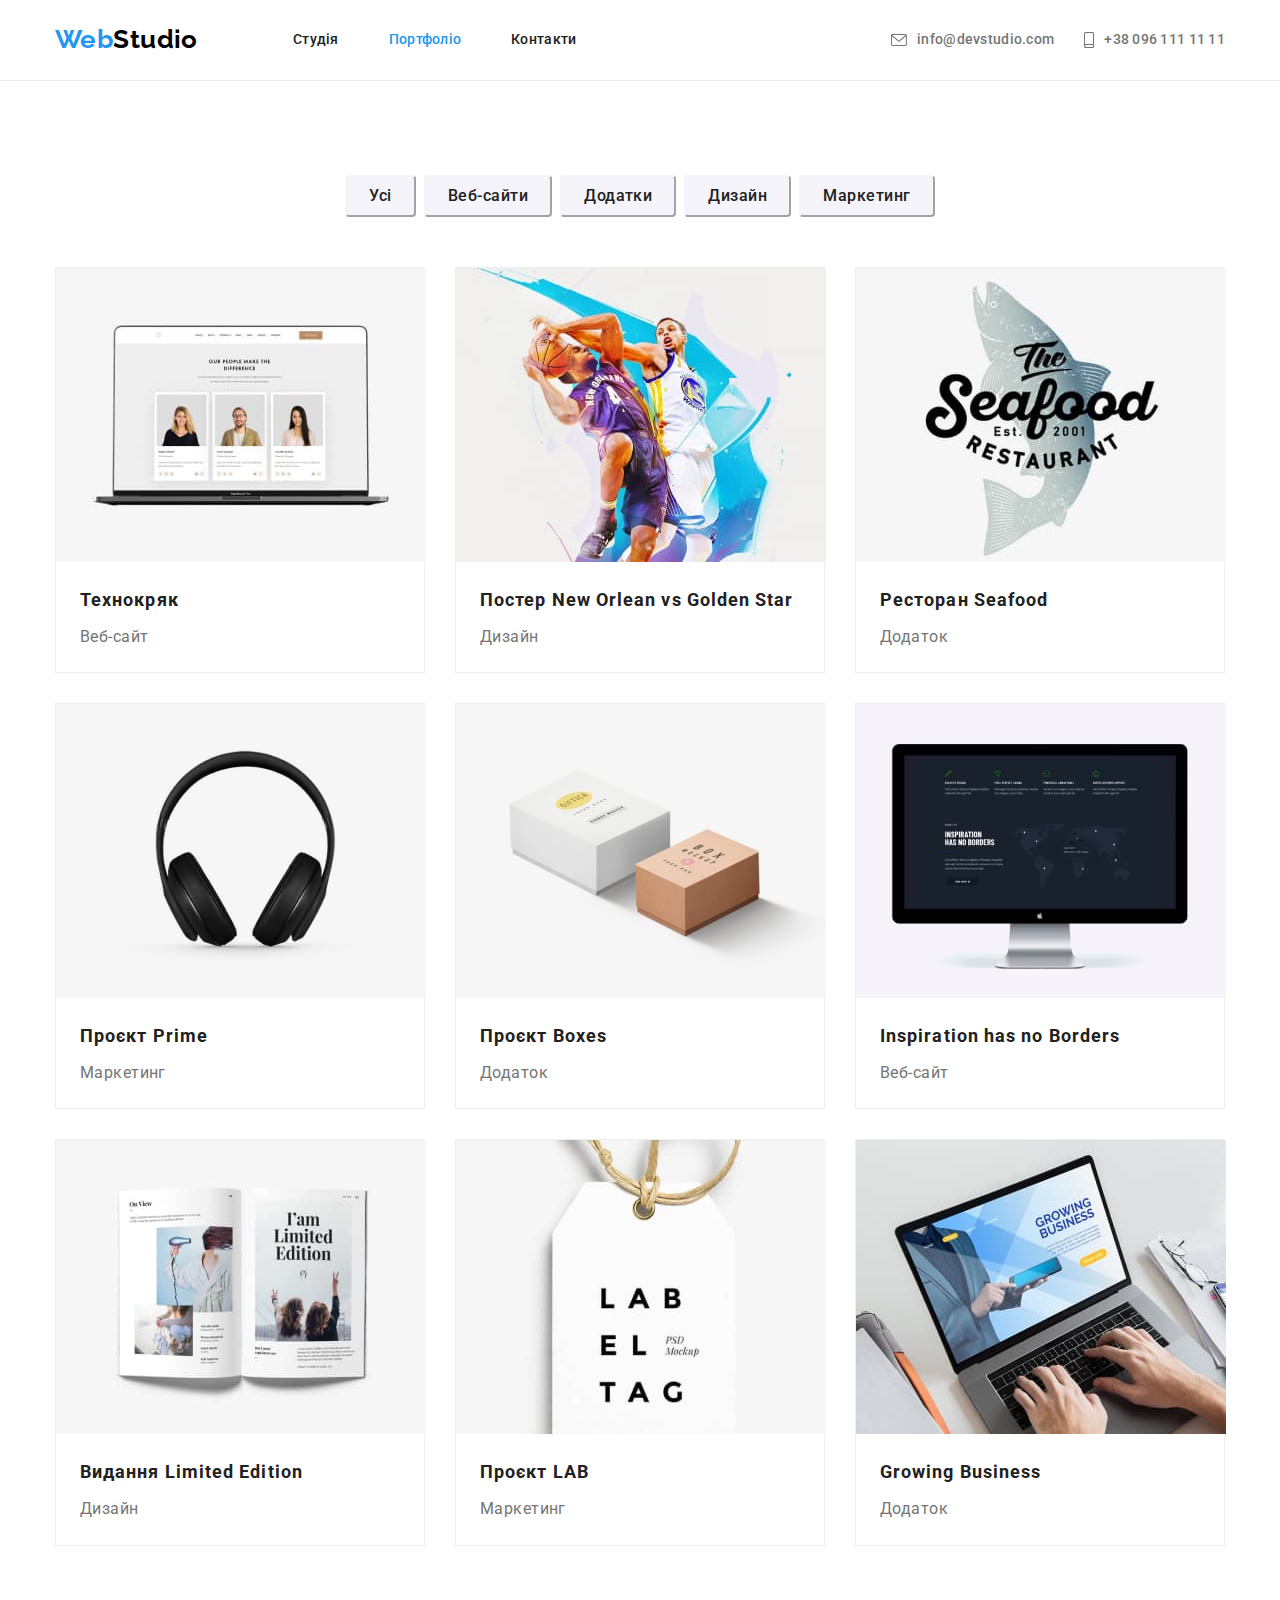
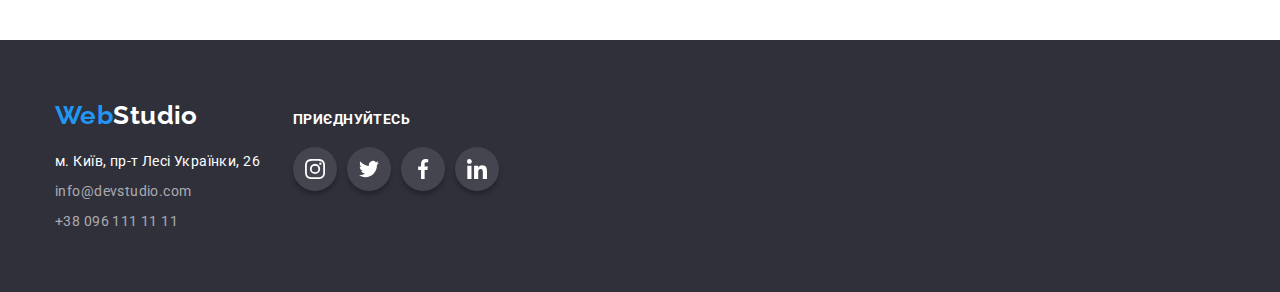
==== portfolio.html @ 10cf0722 "finish overlay projects" ====
<!DOCTYPE html>
<html lang="uk">
  <head>
    <meta charset="UTF-8" />
    <meta http-equiv="X-UA-Compatible" content="IE=edge" />
    <meta name="viewport" content="width=device-width, initial-scale=1.0" />
    <title>Document</title>
    <link
      rel="stylesheet"
      href="https://cdnjs.cloudflare.com/ajax/libs/modern-normalize/1.1.0/modern-normalize.min.css"
    />
    <link rel="preconnect" href="https://fonts.googleapis.com" />
    <link rel="preconnect" href="https://fonts.gstatic.com" crossorigin />
    <link
      href="https://fonts.googleapis.com/css2?family=Raleway:wght@700&family=Roboto:wght@400;500;700;900&display=swap"
      rel="stylesheet"
    />

    <link rel="stylesheet" href="./css/styles.css" />
  </head>
  <body>
    <!-- Header -->
    <header class="header">
      <!--Navigation-->
      <div class="container header-container">
        <a href="./index.html" class="logo"
          >Web<span class="logo-two">Studio</span>
        </a>
        <nav>
          <ul class="site-nav flex">
            <li class="item-site-nav">
              <a href="./index.html" class="link">Студія</a>
            </li>
            <li class="item-site-nav">
              <a href="./portfolio.html" class="link current">Портфоліо</a>
            </li>
            <li class="item-site-nav"><a href="" class="link">Контакти</a></li>
          </ul>
        </nav>
        <ul class="site-nav flex-grey">
          <li class="item-site-grey">
            <a href="mailto:info@devstudio.com" class="link grey"
              ><svg class="envelope">
                <use href="./image/icons.svg#icon-envelope"></use>
              </svg>
              info@devstudio.com</a
            >
          </li>
          <li class="item-site-grey">
            <a href="tel:+380961111111" class="link grey"
              ><svg class="smartphone">
                <use href="./image/icons.svg#icon-smartphone"></use></svg
              >+38 096 111 11 11</a
            >
          </li>
        </ul>
      </div>
    </header>
    <main>
      <!-- Projects -->
      <section class="section-projects">
        <!-- Portfolio-->
        <div class="container">
          <h1 class="visually-hidden">Portfolio</h1>
          <!--Buttons  -->
          <ul class="buttons buttons-container">
            <li class="item-buttons-container">
              <button type="button" class="button-nav">Усі</button>
            </li>
            <li class="item-buttons-container">
              <button type="button" class="button-nav">Веб-сайти</button>
            </li>
            <li class="item-buttons-container">
              <button type="button" class="button-nav">Додатки</button>
            </li>
            <li class="item-buttons-container">
              <button type="button" class="button-nav">Дизайн</button>
            </li>
            <li class="item-buttons-container">
              <button type="button" class="button-nav">Маркетинг</button>
            </li>
          </ul>
          <!-- Projects -->
          <ul class="projects projects-flex">
            <li class="card-project">
              <a href="" class="link-projects"
                ><img src="./image/tehno.jpg" alt="laptop" width="370" />
                <div class="subtitle">
                  <h2 class="project">Технокряк</h2>
                  <p class="item-project">Веб-сайт</p>
                </div></a
              >
            </li>
            <li class="card-project">
              <a href="" class="link-projects"
                ><img
                  src="./image/new-orlean.jpg"
                  alt="two-basketball-players"
                  width="370"
                />
                <div class="subtitle">
                  <h2 class="project">Постер New Orlean vs Golden Star</h2>
                  <p class="item-project">Дизайн</p>
                </div></a
              >
            </li>
            <li class="card-project">
              <a href="" class="link-projects"
                ><img src="./image/seafood.jpg" alt="fish" width="370" />
                <div class="subtitle">
                  <h2 class="project">Ресторан Seafood</h2>
                  <p class="item-project">Додаток</p>
                </div></a
              >
            </li>
            <li class="card-project">
              <a href="" class="link-projects"
                ><img src="./image/prime.jpg" alt="headphones" width="370" />
                <div class="subtitle">
                  <h2 class="project">Проєкт Prime</h2>
                  <p class="item-project">Маркетинг</p>
                </div></a
              >
            </li>
            <li class="card-project">
              <a href="" class="link-projects"
                ><img src="./image/box.jpg" alt="two box" width="370" />
                <div class="subtitle">
                  <h2 class="project">Проєкт Boxes</h2>
                  <p class="item-project">Додаток</p>
                </div></a
              >
            </li>
            <li class="card-project">
              <a href="" class="link-projects"
                ><img src="./image/computed.jpg" alt="computer" width="370" />
                <div class="subtitle">
                  <h2 class="project">Inspiration has no Borders</h2>
                  <p class="item-project">Веб-сайт</p>
                </div></a
              >
            </li>
            <li class="card-project">
              <a href="" class="link-projects"
                ><img src="./image/magazine.jpg" alt="magazine" width="370" />
                <div class="subtitle">
                  <h2 class="project">Видання Limited Edition</h2>
                  <p class="item-project">Дизайн</p>
                </div></a
              >
            </li>
            <li class="card-project">
              <a href="" class="link-projects"
                ><img src="./image/lab.jpg" alt="label" width="370" />
                <div class="subtitle">
                  <h2 class="project">Проєкт LAB</h2>
                  <p class="item-project">Маркетинг</p>
                </div></a
              >
            </li>
            <li class="card-project">
              <a href="" class="link-projects"
                ><img
                  src="./image/business.jpg"
                  alt="application Growing Business"
                  width="370"
                />
                <div class="subtitle">
                  <h2 class="project">Growing Business</h2>
                  <p class="item-project">Додаток</p>
                </div></a
              >
            </li>
          </ul>
        </div>
      </section>
    </main>
    <!--Footer-->
    <footer class="footer">
      <div class="container footer-container">
        <div>
          <a href="./index.html" class="logo footer-flex"
            >Web<span class="logo-three">Studio</span>
          </a>
          <address>
            <ul class="contacts container-footer">
              <li class="item-container-footer">
                <a
                  href="https://goo.gl/maps/tXM1PvSKnXk6XvrT7"
                  rel="noopener noreferrer nofollow"
                  target="_blank"
                  class="address link"
                  >м. Київ, пр-т Лесі Українки, 26</a
                >
              </li>
              <li class="item-container-footer">
                <a href="mailto:info@devstudio.com" class="contact link"
                  >info@devstudio.com</a
                >
              </li>
              <li class="item-container-footer">
                <a href="tel:++380961111111" class="contact link"
                  >+38 096 111 11 11</a
                >
              </li>
            </ul>
          </address>
        </div>
        <div class="footer-networks">
          <b class="title-footer-networks">приєднуйтесь</b>
          <ul class="icon-team networks">
            <li class="icon-link">
              <a href="" class="icon-link-team footer-icon"
                ><svg class="item-icon-team">
                  <use href="./image/icons.svg#icon-instagram"></use></svg
              ></a>
            </li>
            <li class="icon-link">
              <a href="" class="icon-link-team footer-icon">
                <svg class="item-icon-team">
                  <use href="./image/icons.svg#icon-twitter"></use></svg
              ></a>
            </li>
            <li class="icon-link">
              <a href="" class="icon-link-team footer-icon"
                ><svg class="item-icon-team">
                  <use href="./image/icons.svg#icon-facebook"></use></svg
              ></a>
            </li>
            <li class="icon-link">
              <a href="" class="icon-link-team footer-icon"
                ><svg class="item-icon-team">
                  <use href="./image/icons.svg#icon-linkedin"></use></svg
              ></a>
            </li>
          </ul>
        </div>
      </div>
    </footer>
  </body>
</html>
---- css/styles.css ----
:root {
  --primary-grey-text: #757575;
  --primary-white-color: #ffffff;
  --accent-blu-color: #2196f3;
  --secondary-black-color: #212121;
  --black-color: #000000;
  --secondary-white-color: rgba(255, 255, 255, 0.6);
  --background-dark: #2f303a;
  --background-hero: #c4c4c4;
  --background-button-color: #f5f4fa;
  --background-button-color-blu: #188ce8;
  --border-color: #ececec;
  --border-color-card: #eeeeee;
  --background-icon-color: #f5f4fa;
  --icon-color: #afb1b8;
}

body {
  color: var(--primary-grey-text);
  background: var(--primary-white-color);
  font-family: Roboto, sans-serif;
  font-weight: 400;
  font-size: 14px;
  line-height: 1.71;
  letter-spacing: 0.03em;
}

ul {
  list-style: none;
}
h1,
h2,
h3,
h4,
h5,
h6,
p,
ul {
  margin: 0;
}
ul {
  padding-left: 0;
}

.container {
  width: 1200px;
  margin: 0 auto;
  padding-left: 15px;
  padding-right: 15px;
}

/* ------------------------------Page Hero --------------------------- */
/* Header logo */
.header {
  border-bottom: 1px solid var(--border-color);
}

.header-container {
  display: flex;
  align-items: center;
}

.logo {
  width: 145px;
  margin-right: 93px;
  display: block;
  margin-top: 24px;
  margin-bottom: 25px;

  color: var(--accent-blu-color);
  text-decoration: none;
  font-family: Raleway, sans-serif;
  font-weight: 700;
  font-size: 26px;
  line-height: 1.2;
}

.logo-two {
  color: var(--black-color);
}

/* Header Navigation */

.site-nav .link.current {
  color: var(--accent-blu-color);
}

.site-nav a {
  display: flex;
  align-items: center;

  color: var(--secondary-black-color);
  text-decoration: none;
  font-style: normal;
  font-weight: 500;
  line-height: 1.14;
  letter-spacing: 0.02em;
}

.site-nav .link {
  padding-top: 32px;
  padding-bottom: 32px;
}

.item-site-nav:not(:last-child) {
  margin-right: 50px;
}

.site-nav.flex {
  display: flex;
}

.site-nav.flex-grey {
  display: flex;
  align-items: center;
  margin-left: auto;
}

.item-site-grey:not(:last-child) {
  margin-right: 30px;
}

.envelope {
  width: 16px;
  height: 12px;
  margin-right: 10px;
  fill: currentColor;
}

.smartphone {
  width: 10px;
  height: 16px;
  margin-right: 10px;
  fill: currentColor;
}

.site-nav .grey {
  color: var(--primary-grey-text);
}

.site-nav .link:hover,
.site-nav .link:focus {
  color: var(--accent-blu-color);
}

/* Main */

/* Hero */

.section-hero {
  max-width: 1600px;
  margin: 0 auto;
  background-color: var(--background-hero);
  background-image: linear-gradient(
      rgba(47, 48, 58, 0.4),
      rgba(47, 48, 58, 0.4)
    ),
    url(../image/Img.png);
  background-repeat: no-repeat;
  background-position: center;
  background-size: cover;
}

.container-hero {
  padding: 200px 0;
}

.hero {
  width: 700px;
  margin-bottom: 30px;
  margin-right: auto;
  margin-left: auto;

  color: var(--primary-white-color);
  font-weight: 900;
  font-size: 44px;
  line-height: 1.36;
  letter-spacing: 0.06em;
  text-transform: uppercase;
  text-align: center;
}
.button {
  display: block;
  padding: 10px 32px;
  border-radius: 4px;
  border-color: var(--accent-blu-color);
  margin-right: auto;
  margin-left: auto;

  background: var(--accent-blu-color);
  color: var(--primary-white-color);
  cursor: pointer;
  font-family: inherit;
  font-weight: 700;
  font-size: 16px;
  line-height: 1.88;
  letter-spacing: 0.06em;
  text-align: center;
}

.button:hover,
.button:focus {
  background-color: var(--background-button-color-blu);
}

/* about Us*/

.section {
  padding-top: 94px;
  padding-bottom: 94px;
}

.section-container {
  display: flex;
}

.background-icon {
  display: flex;
  justify-content: center;
  align-items: center;

  margin-bottom: 30px;
  width: 270px;
  height: 120px;

  background-color: var(--background-icon-color);
}

.icon {
  height: 70px;
  width: 70px;
}

.title-section {
  margin-bottom: 10px;

  color: var(--secondary-black-color);
  font-size: 14px;
  line-height: 1.14;
  text-transform: uppercase;
}

.section-container-flex {
  width: calc((100% - 90px) / 4);
}

.section-container-flex:not(:last-child) {
  margin-right: 30px;
}
/* Work */

.section-work {
  padding-bottom: 94px;
}

.container-section-work {
  display: flex;
}

.title-section-work {
  width: 366px;
  margin-bottom: 50px;
  margin-right: auto;
  margin-left: auto;

  color: var(--secondary-black-color);
  font-size: 36px;
  line-height: 1.17;
  text-align: center;
}
img {
  display: block;
}

.container-section-work .section-work-flex {
  width: calc((100% - 60px) / 3);
}

.section-work-flex:not(:last-child) {
  margin-right: 30px;
}

/* Team */

.section-team {
  max-width: 1600px;
  margin: 0 auto;
  padding-top: 94px;
  padding-bottom: 94px;

  background-color: var(--background-button-color);
}

.container-section-team {
  display: flex;
}

.hero-section-team {
  margin-bottom: 50px;
  margin-right: auto;
  margin-left: auto;

  color: var(--secondary-black-color);
  font-size: 36px;
  line-height: 1.17;
  text-align: center;
}
.section-team-flex {
  width: calc((100% - 90px) / 4);
  background-color: var(--primary-white-color);
  box-shadow: 0px 1px 3px rgba(0, 0, 0, 0.12), 0px 1px 1px rgba(0, 0, 0, 0.14),
    0px 2px 1px rgba(0, 0, 0, 0.2);
  border-radius: 0px 0px 4px 4px;
}

.section-team-flex:not(:last-child) {
  margin-right: 30px;
}
.card-team {
  padding: 30px 0;
}

.title-section-team {
  margin-bottom: 10px;
  color: var(--secondary-black-color);
  font-weight: 500;
  font-size: 16px;
  line-height: 1.19;
  letter-spacing: 0.03em;
  text-align: center;
}
.item-section-team-flex {
  display: block;
  margin-bottom: 16px;
  font-weight: 400;
  font-size: 16px;
  line-height: 1.19;
  text-align: center;
  letter-spacing: 0.03em;
  color: var(--primary-grey-text);
}

.icon-team.networks {
  padding: 0;
  display: flex;
  justify-content: center;
}

.icon-link:not(:last-child) {
  margin-right: 10px;
}

.icon-link-team {
  display: flex;
  width: 44px;
  height: 44px;
  justify-content: center;
  align-items: center;
  fill: var(--icon-color);
}

.item-icon-team {
  width: 20px;
  height: 20px;
}

.icon-link-team:hover,
.icon-link-team:focus {
  border-radius: 30px;
  background-color: var(--accent-blu-color);
  fill: var(--primary-white-color);
}

/* Clients */

.section-clients {
  padding-top: 94px;
  padding-bottom: 94px;
}
.title-section-clients {
  margin-bottom: 50px;
  margin-right: auto;
  margin-left: auto;
  color: var(--secondary-black-color);
  font-size: 36px;
  line-height: 1.17;
  text-align: center;
}
.icon-clients-list {
  display: flex;
  justify-content: space-between;
}

.item-link-clients:not(:last-child) {
  margin-right: 30px;
}
.icon-link-clients {
  width: 170px;
  height: 92px;
  display: flex;
  justify-content: center;
  align-items: center;
  border: 1px solid var(--icon-color);
  border-radius: 4px;
}

.icon-link-clients:hover > svg,
.icon-link-clients:focus > svg {
  fill: var(--accent-blu-color);
}

.icon-link-clients:hover,
.icon-link-clients:focus {
  border-color: var(--accent-blu-color);
}

.item-icon-clients {
  fill: var(--icon-color);
  width: 106px;
  height: 60px;
}

/* Footer */

.footer {
  padding: 60px 0;
  max-width: 1600px;
  margin: 0 auto;
  background-color: var(--background-dark);
}

.footer-container {
  display: flex;
  align-items: baseline;
}

.address,
.logo-three {
  color: var(--primary-white-color);
  text-decoration: none;
}

.footer-flex {
  display: block;
  margin-top: 0;
  margin-bottom: 20px;
}

.container-footer {
  display: block;
}
.contact {
  color: var(--secondary-white-color);
  text-decoration: none;
}

.contacts .item-container-footer {
  display: block;
  width: 231px;

  font-style: normal;
  font-weight: 400;
  font-size: 14px;
  line-height: 1.5;
}

.item-container-footer:not(:last-child) {
  margin-bottom: 9px;
}

.contacts .link:hover,
.contacts .link:focus {
  color: var(--accent-blu-color);
}

.footer-networks {
  display: flex;
  flex-direction: column;
}

.title-footer-networks {
  margin-bottom: 20px;
  line-height: 1.14;
  text-transform: uppercase;
  color: var(--primary-white-color);
}

.footer-icon {
  border-radius: 30px;
  background-color: rgba(255, 255, 255, 0.1);
  fill: var(--primary-white-color);
  box-shadow: 0px 4px 4px rgba(0, 0, 0, 0.25);
}

/* ------------Page Portfolio --------------- */

/* Buttons */
.section-projects {
  padding: 94px 0;
}

.buttons-container {
  display: flex;
  justify-content: center;
  margin-right: auto;
  margin-left: auto;
  margin-bottom: 50px;
}

.button-nav {
  padding: 6px 22px;
  border-radius: 4px;
  border-color: var(--background-button-color);

  color: var(--secondary-black-color);
  background-color: var(--background-button-color);
  cursor: pointer;
  font-family: inherit;
  font-style: normal;
  font-weight: 500;
  font-size: 16px;
  line-height: 1.63;
  text-align: center;
  letter-spacing: 0.03em;
}

.button-nav:hover,
.button-nav:focus {
  background-color: var(--accent-blu-color);
  color: var(--primary-white-color);
  box-shadow: 0px 3px 1px rgba(0, 0, 0, 0.1), 0px 1px 2px rgba(0, 0, 0, 0.08),
    0px 2px 2px rgba(0, 0, 0, 0.12);
}

.item-buttons-container {
  align-items: flex-start;
  text-align: center;
}

.item-buttons-container:not(:first-child) {
  margin-left: 8px;
}

/* Projects */

.visually-hidden {
  position: absolute;
  white-space: nowrap;
  width: 1px;
  height: 1px;
  overflow: hidden;
  border: 0;
  padding: 0;
  clip: rect(0 0 0 0);
  clip-path: inset(50%);
  margin: -1px;
}

.project {
  margin-bottom: 4px;

  color: var(--secondary-black-color);
  font-weight: 700;
  font-size: 18px;
  line-height: 2;
  letter-spacing: 0.06em;
}

.card-project {
  flex-basis: calc((100% - 60px) / 3);
  max-width: 370px;
  border: 1px solid var(--border-color-card);
}

.card-project:hover,
.card-project:focus {
  box-shadow: 0px 1px 1px rgba(0, 0, 0, 0.12), 0px 4px 4px rgba(0, 0, 0, 0.06),
    1px 4px 6px rgba(0, 0, 0, 0.16);
}

.projects-flex {
  display: flex;
  flex-wrap: wrap;
  gap: 30px;
}

.item-project {
  color: var(--primary-grey-text);
  font-style: normal;
  font-weight: 400;
  font-size: 16px;
  line-height: 1.88;
}

.projects .link-projects {
  text-decoration: none;
}

.subtitle {
  padding: 20px 24px;
}
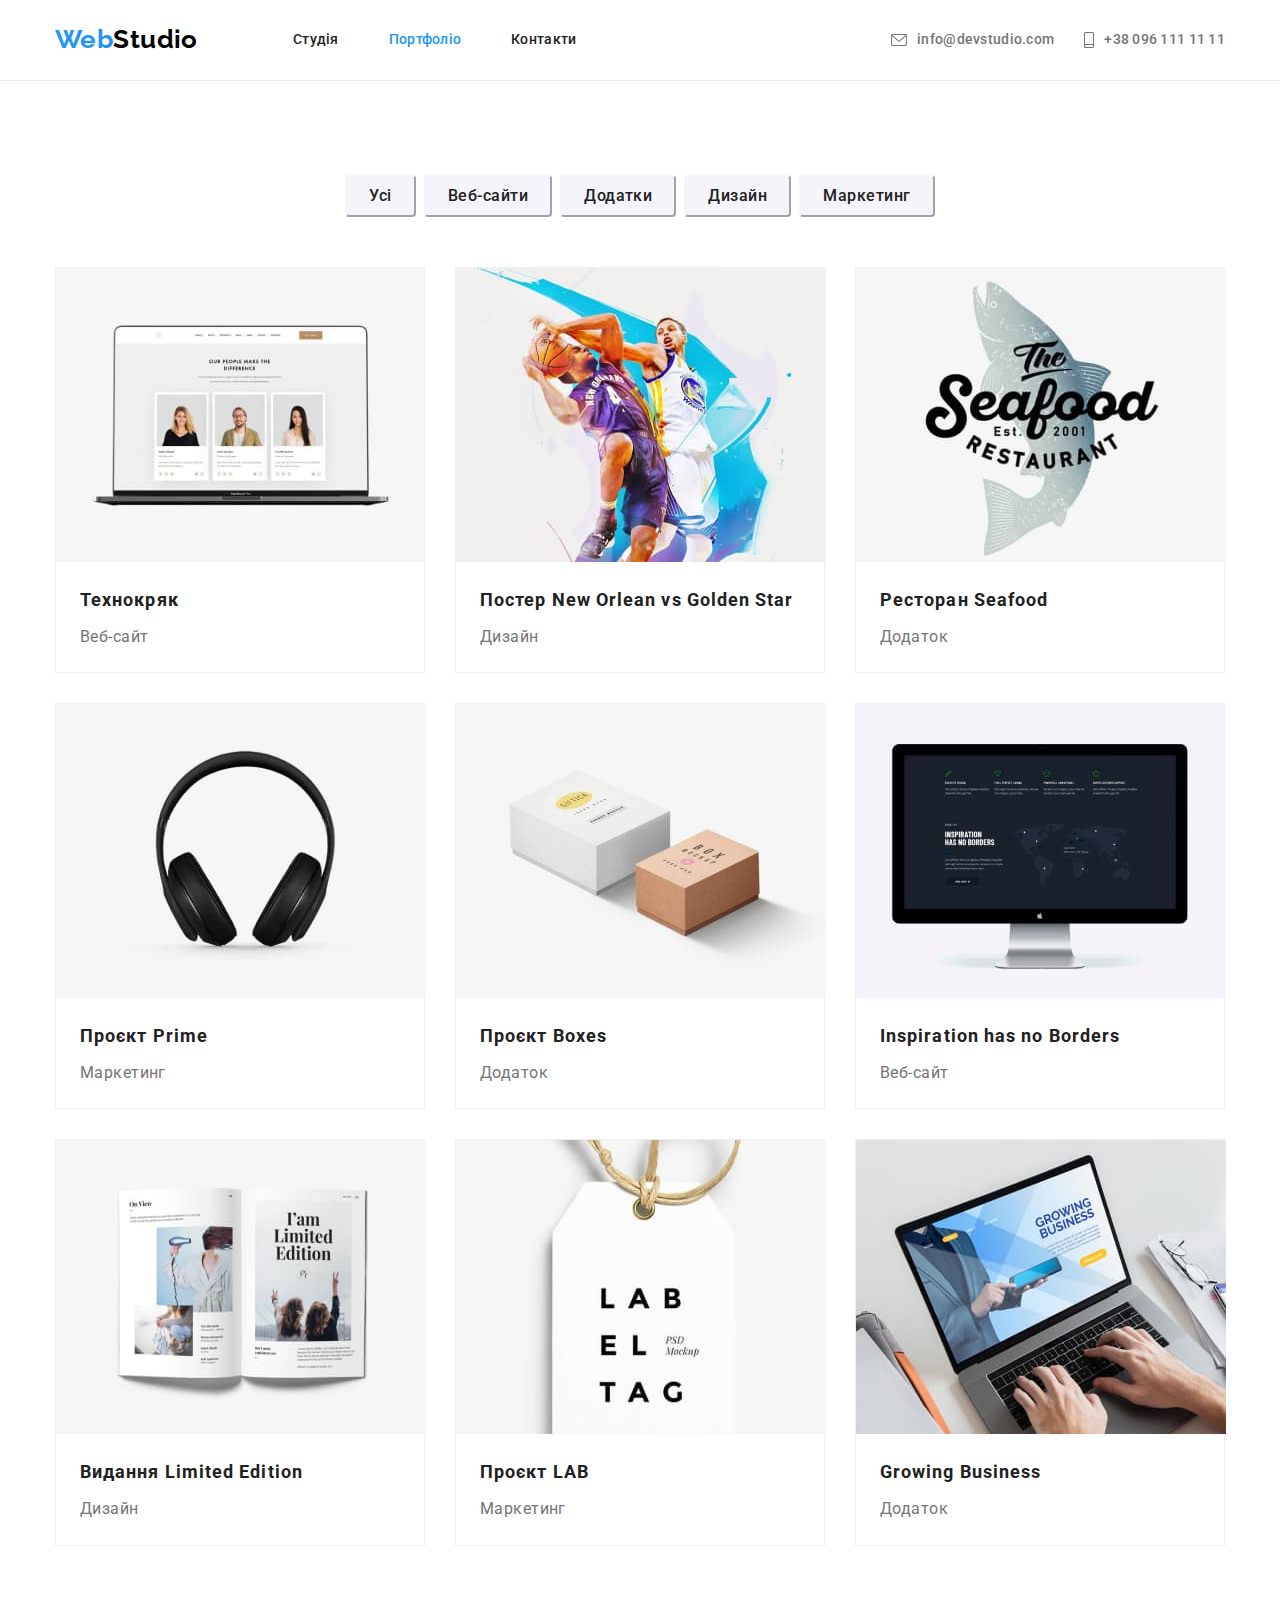
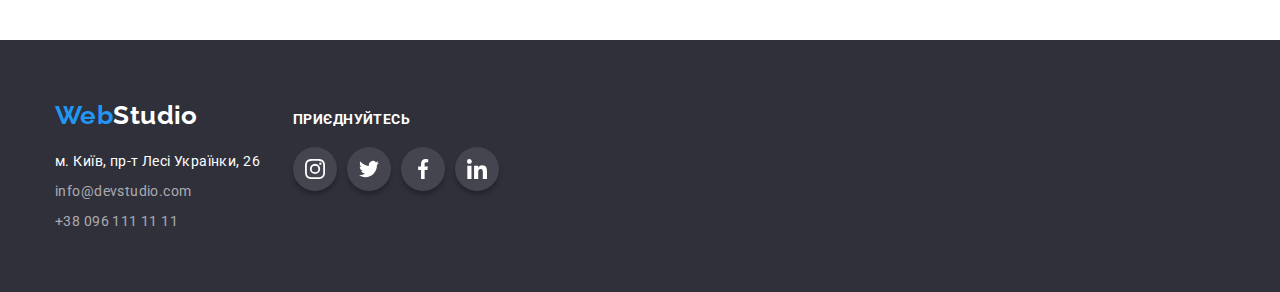
==== commit 92e11b7d: "finash overlay projects" ====
--- a/portfolio.html
+++ b/portfolio.html
@@ -15,7 +15,6 @@
       href="https://fonts.googleapis.com/css2?family=Raleway:wght@700&family=Roboto:wght@400;500;700;900&display=swap"
       rel="stylesheet"
     />
-
     <link rel="stylesheet" href="./css/styles.css" />
   </head>
   <body>
@@ -83,8 +82,13 @@
           <!-- Projects -->
           <ul class="projects projects-flex">
             <li class="card-project">
+                <div class="image">
               <a href="" class="link-projects"
                 ><img src="./image/tehno.jpg" alt="laptop" width="370" />
+                <div class="overlay">
+                <p class="overlay-text">Ресурс пропонує комплексні пропозиції з різним рівнем функціоналу та сервісів. Все це дозволить відвідувачу отримати вичерпні відомості про компанію чи приватну особу.</p>
+                </div>
+                </div>
                 <div class="subtitle">
                   <h2 class="project">Технокряк</h2>
                   <p class="item-project">Веб-сайт</p>
--- a/css/styles.css
+++ b/css/styles.css
@@ -9,10 +9,12 @@
   --background-hero: #c4c4c4;
   --background-button-color: #f5f4fa;
   --background-button-color-blu: #188ce8;
+  --background-color-overlay-project: rgba(33, 150, 243, 0.9);
   --border-color: #ececec;
   --border-color-card: #eeeeee;
   --background-icon-color: #f5f4fa;
   --icon-color: #afb1b8;
+
 }
 
 body {
@@ -566,23 +568,54 @@
   letter-spacing: 0.06em;
 }
 
+.projects-flex {
+  display: flex;
+  flex-wrap: wrap;
+  gap: 30px;
+}
+
+
 .card-project {
   flex-basis: calc((100% - 60px) / 3);
   max-width: 370px;
   border: 1px solid var(--border-color-card);
+ 
 }
 
 .card-project:hover,
 .card-project:focus {
-  box-shadow: 0px 1px 1px rgba(0, 0, 0, 0.12), 0px 4px 4px rgba(0, 0, 0, 0.06),
-    1px 4px 6px rgba(0, 0, 0, 0.16);
-}
-
-.projects-flex {
-  display: flex;
-  flex-wrap: wrap;
-  gap: 30px;
-}
+    box-shadow: 0px 1px 1px rgba(0, 0, 0, 0.12), 0px 4px 4px rgba(0, 0, 0, 0.06), 1px 4px 6px rgba(0, 0, 0, 0.16);
+}
+
+.card-project:hover .overlay,
+.card-project:focus .overlay {
+  transform: translateY(-100%);
+  transition: transform 250ms cubic-bezier(0.4, 0, 0.2, 1);
+}
+
+.image {
+position: relative;
+overflow: hidden;
+}
+
+.overlay {
+position: absolute;
+display: flex;
+width: 100%;
+height: 100%;
+padding: 64px 24px;
+background-color: var(--background-color-overlay-project);
+transform: translateY(0);
+}
+
+.overlay-text {
+font-weight: 400;
+font-size: 18px;
+line-height: 1.55;
+letter-spacing: 0.03em;
+color: var(--primary-white-color);
+}
+
 
 .item-project {
   color: var(--primary-grey-text);
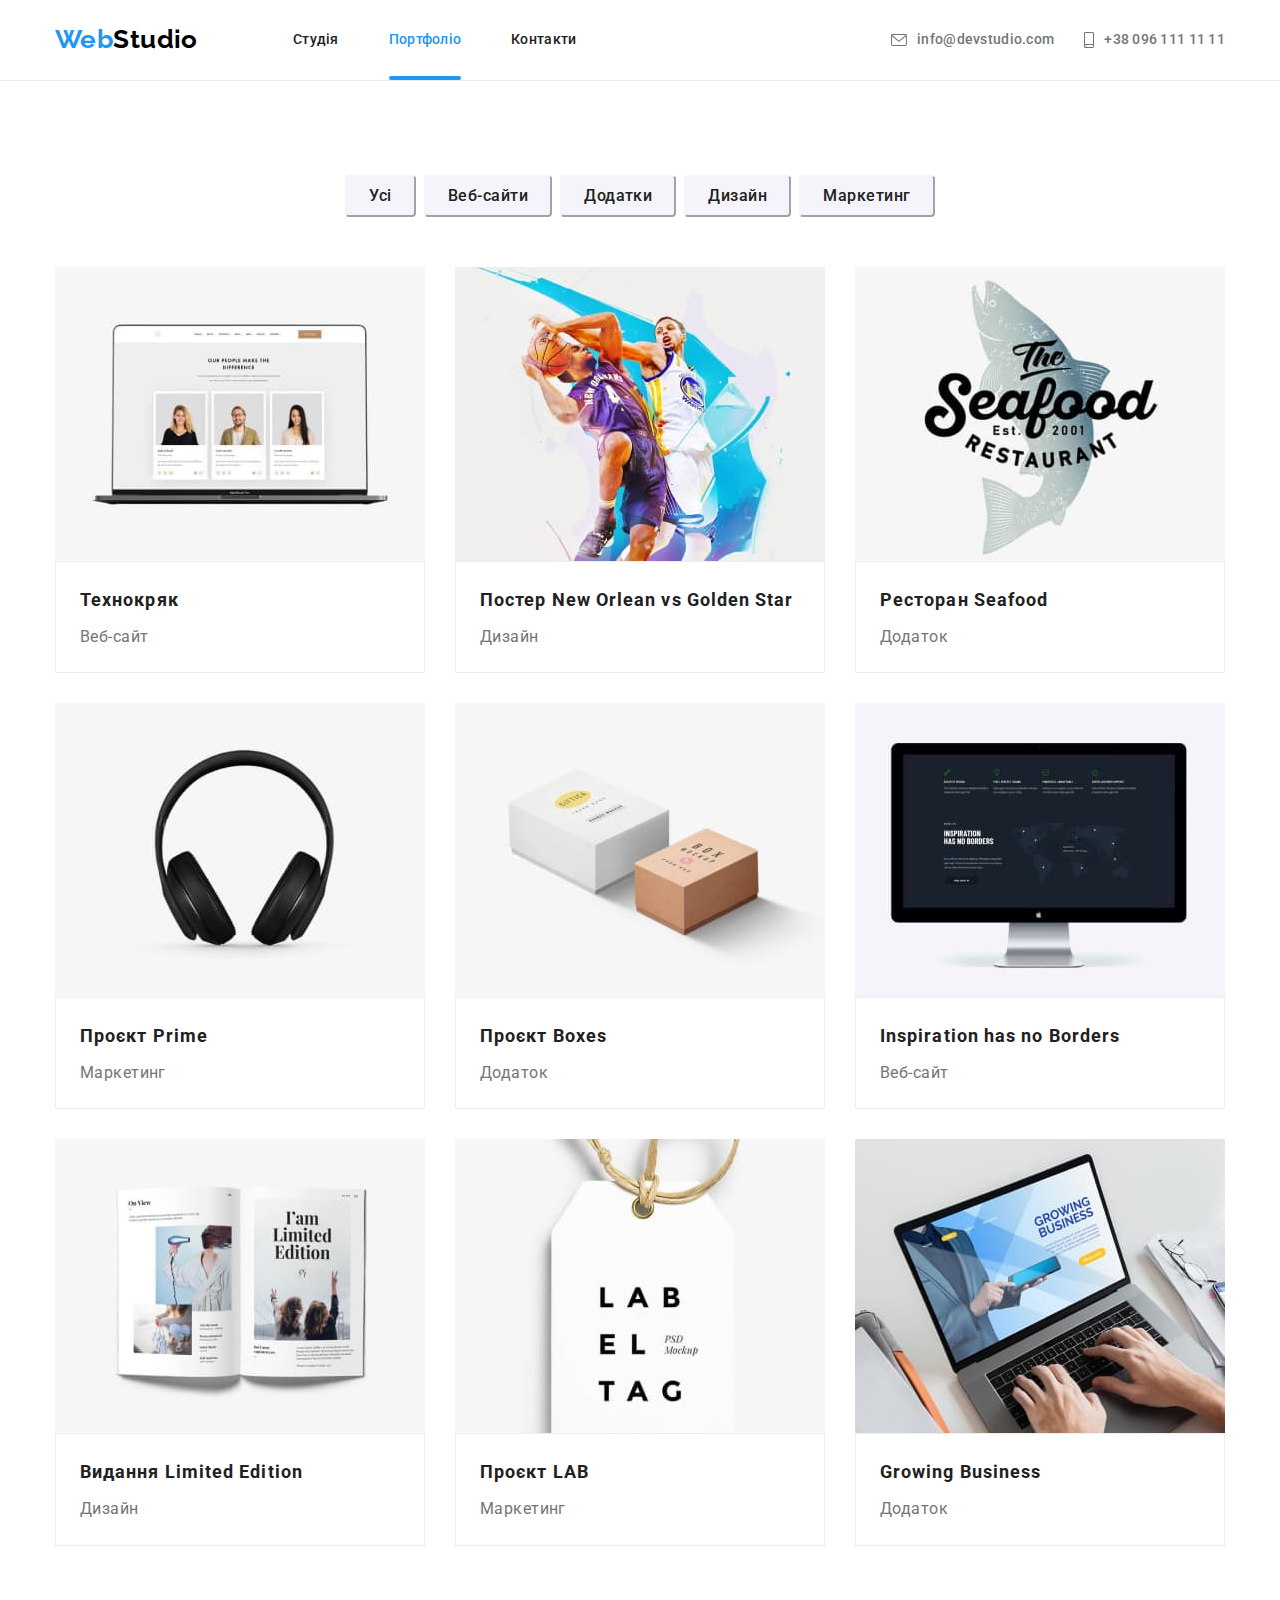
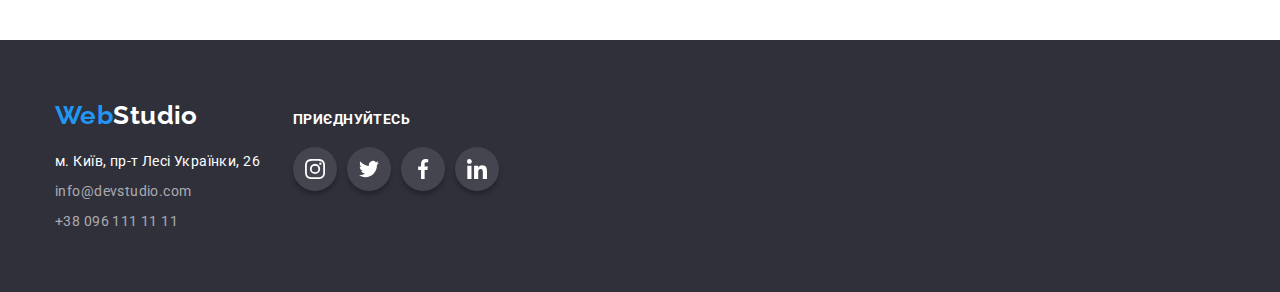
==== commit c09d0160: "Header link" ====
--- a/portfolio.html
+++ b/portfolio.html
@@ -82,12 +82,17 @@
           <!-- Projects -->
           <ul class="projects projects-flex">
             <li class="card-project">
+              <a href="" class="link-projects">
                 <div class="image">
-              <a href="" class="link-projects"
-                ><img src="./image/tehno.jpg" alt="laptop" width="370" />
-                <div class="overlay">
-                <p class="overlay-text">Ресурс пропонує комплексні пропозиції з різним рівнем функціоналу та сервісів. Все це дозволить відвідувачу отримати вичерпні відомості про компанію чи приватну особу.</p>
-                </div>
+                  <img src="./image/tehno.jpg" alt="laptop" width="370" />
+                  <div class="overlay">
+                    <p class="overlay-text">
+                      Ресурс пропонує комплексні пропозиції з різним рівнем
+                      функціоналу та сервісів. Все це дозволить відвідувачу
+                      отримати вичерпні відомості про компанію чи приватну
+                      особу.
+                    </p>
+                  </div>
                 </div>
                 <div class="subtitle">
                   <h2 class="project">Технокряк</h2>
--- a/css/styles.css
+++ b/css/styles.css
@@ -14,7 +14,6 @@
   --border-color-card: #eeeeee;
   --background-icon-color: #f5f4fa;
   --icon-color: #afb1b8;
-
 }
 
 body {
@@ -55,6 +54,8 @@
 /* Header logo */
 .header {
   border-bottom: 1px solid var(--border-color);
+  max-width: 1600px;
+  margin: 0 auto;
 }
 
 .header-container {
@@ -85,6 +86,19 @@
 
 .site-nav .link.current {
   color: var(--accent-blu-color);
+  position: relative;
+}
+
+.site-nav .link.current::after {
+  content: "";
+  position: absolute;
+  bottom: 0;
+  left: 0;
+  width: 100%;
+  height: 4px;
+  margin-top: 28px;
+  border-radius: 2px;
+  background-color: var(--accent-blu-color);
 }
 
 .site-nav a {
@@ -574,48 +588,50 @@
   gap: 30px;
 }
 
-
 .card-project {
   flex-basis: calc((100% - 60px) / 3);
   max-width: 370px;
-  border: 1px solid var(--border-color-card);
- 
 }
 
 .card-project:hover,
 .card-project:focus {
-    box-shadow: 0px 1px 1px rgba(0, 0, 0, 0.12), 0px 4px 4px rgba(0, 0, 0, 0.06), 1px 4px 6px rgba(0, 0, 0, 0.16);
+  cursor: pointer;
+}
+
+.card-project:hover .subtitle,
+.card-project:focus .subtitle {
+  box-shadow: 0px 1px 1px rgba(0, 0, 0, 0.12), 0px 4px 4px rgba(0, 0, 0, 0.06),
+    1px 4px 6px rgba(0, 0, 0, 0.16);
 }
 
 .card-project:hover .overlay,
 .card-project:focus .overlay {
-  transform: translateY(-100%);
+  transform: translateY(0);
   transition: transform 250ms cubic-bezier(0.4, 0, 0.2, 1);
 }
 
 .image {
-position: relative;
-overflow: hidden;
+  position: relative;
+  overflow: hidden;
 }
 
 .overlay {
-position: absolute;
-display: flex;
-width: 100%;
-height: 100%;
-padding: 64px 24px;
-background-color: var(--background-color-overlay-project);
-transform: translateY(0);
+  position: absolute;
+  bottom: 0;
+  left: 0;
+  width: 100%;
+  height: 100%;
+  padding: 63px 24px;
+  background-color: var(--background-color-overlay-project);
+  transform: translateY(100%);
+  transition: transform 250ms cubic-bezier(0.4, 0, 0.2, 1);
 }
 
 .overlay-text {
-font-weight: 400;
-font-size: 18px;
-line-height: 1.55;
-letter-spacing: 0.03em;
-color: var(--primary-white-color);
-}
-
+  font-size: 18px;
+  line-height: 1.55;
+  color: var(--primary-white-color);
+}
 
 .item-project {
   color: var(--primary-grey-text);
@@ -631,4 +647,5 @@
 
 .subtitle {
   padding: 20px 24px;
-}
+  border: 1px solid var(--border-color-card);
+}
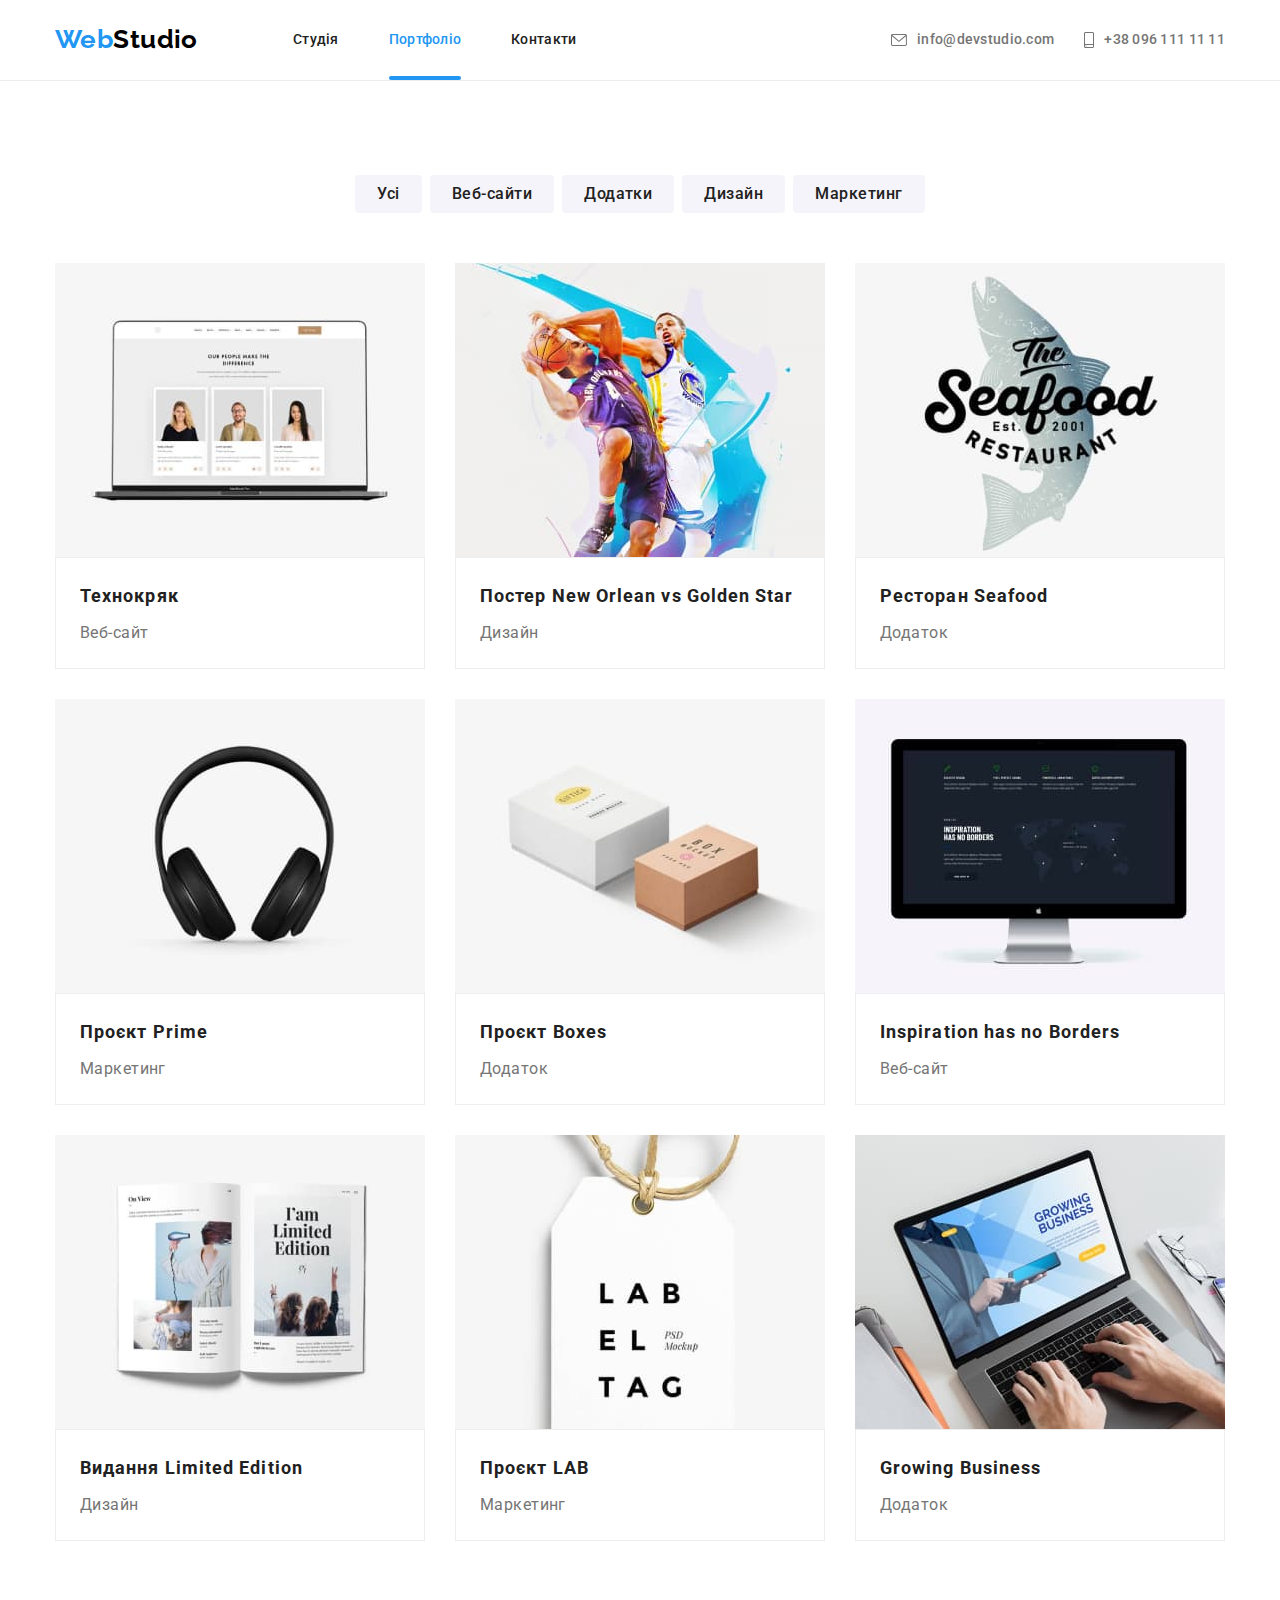
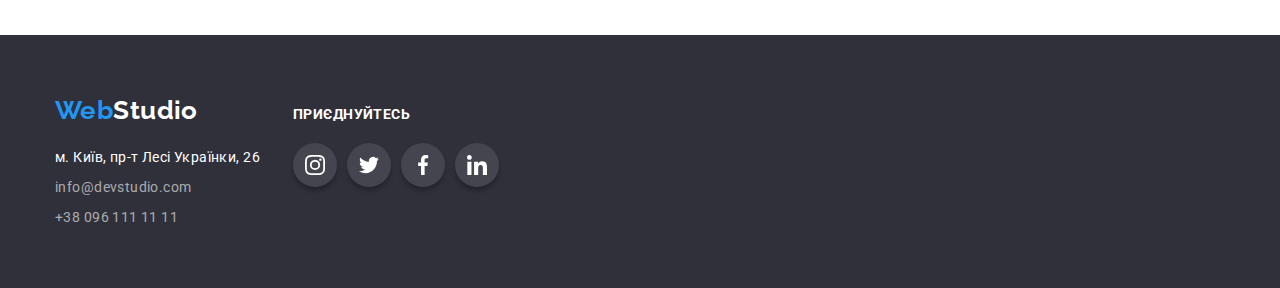
==== commit 35f48462: "The end" ====
--- a/portfolio.html
+++ b/portfolio.html
@@ -102,11 +102,21 @@
             </li>
             <li class="card-project">
               <a href="" class="link-projects"
-                ><img
-                  src="./image/new-orlean.jpg"
-                  alt="two-basketball-players"
-                  width="370"
-                />
+                ><div class="image">
+                  <img
+                    src="./image/new-orlean.jpg"
+                    alt="two-basketball-players"
+                    width="370"
+                  />
+                  <div class="overlay">
+                    <p class="overlay-text">
+                      Ресурс пропонує комплексні пропозиції з різним рівнем
+                      функціоналу та сервісів. Все це дозволить відвідувачу
+                      отримати вичерпні відомості про компанію чи приватну
+                      особу.
+                    </p>
+                  </div>
+                </div>
                 <div class="subtitle">
                   <h2 class="project">Постер New Orlean vs Golden Star</h2>
                   <p class="item-project">Дизайн</p>
@@ -115,7 +125,17 @@
             </li>
             <li class="card-project">
               <a href="" class="link-projects"
-                ><img src="./image/seafood.jpg" alt="fish" width="370" />
+                ><div class="image">
+                  <img src="./image/seafood.jpg" alt="fish" width="370" />
+                  <div class="overlay">
+                    <p class="overlay-text">
+                      Ресурс пропонує комплексні пропозиції з різним рівнем
+                      функціоналу та сервісів. Все це дозволить відвідувачу
+                      отримати вичерпні відомості про компанію чи приватну
+                      особу.
+                    </p>
+                  </div>
+                </div>
                 <div class="subtitle">
                   <h2 class="project">Ресторан Seafood</h2>
                   <p class="item-project">Додаток</p>
@@ -123,8 +143,18 @@
               >
             </li>
             <li class="card-project">
-              <a href="" class="link-projects"
-                ><img src="./image/prime.jpg" alt="headphones" width="370" />
+              <a href="" class="link-projects">
+                <div class="image">
+                  <img src="./image/prime.jpg" alt="headphones" width="370" />
+                  <div class="overlay">
+                    <p class="overlay-text">
+                      Ресурс пропонує комплексні пропозиції з різним рівнем
+                      функціоналу та сервісів. Все це дозволить відвідувачу
+                      отримати вичерпні відомості про компанію чи приватну
+                      особу.
+                    </p>
+                  </div>
+                </div>
                 <div class="subtitle">
                   <h2 class="project">Проєкт Prime</h2>
                   <p class="item-project">Маркетинг</p>
@@ -133,7 +163,17 @@
             </li>
             <li class="card-project">
               <a href="" class="link-projects"
-                ><img src="./image/box.jpg" alt="two box" width="370" />
+                ><div class="image">
+                  <img src="./image/box.jpg" alt="two box" width="370" />
+                  <div class="overlay">
+                    <p class="overlay-text">
+                      Ресурс пропонує комплексні пропозиції з різним рівнем
+                      функціоналу та сервісів. Все це дозволить відвідувачу
+                      отримати вичерпні відомості про компанію чи приватну
+                      особу.
+                    </p>
+                  </div>
+                </div>
                 <div class="subtitle">
                   <h2 class="project">Проєкт Boxes</h2>
                   <p class="item-project">Додаток</p>
@@ -142,7 +182,17 @@
             </li>
             <li class="card-project">
               <a href="" class="link-projects"
-                ><img src="./image/computed.jpg" alt="computer" width="370" />
+                ><div class="image">
+                  <img src="./image/computed.jpg" alt="computer" width="370" />
+                  <div class="overlay">
+                    <p class="overlay-text">
+                      Ресурс пропонує комплексні пропозиції з різним рівнем
+                      функціоналу та сервісів. Все це дозволить відвідувачу
+                      отримати вичерпні відомості про компанію чи приватну
+                      особу.
+                    </p>
+                  </div>
+                </div>
                 <div class="subtitle">
                   <h2 class="project">Inspiration has no Borders</h2>
                   <p class="item-project">Веб-сайт</p>
@@ -151,7 +201,17 @@
             </li>
             <li class="card-project">
               <a href="" class="link-projects"
-                ><img src="./image/magazine.jpg" alt="magazine" width="370" />
+                ><div class="image">
+                  <img src="./image/magazine.jpg" alt="magazine" width="370" />
+                  <div class="overlay">
+                    <p class="overlay-text">
+                      Ресурс пропонує комплексні пропозиції з різним рівнем
+                      функціоналу та сервісів. Все це дозволить відвідувачу
+                      отримати вичерпні відомості про компанію чи приватну
+                      особу.
+                    </p>
+                  </div>
+                </div>
                 <div class="subtitle">
                   <h2 class="project">Видання Limited Edition</h2>
                   <p class="item-project">Дизайн</p>
@@ -160,7 +220,17 @@
             </li>
             <li class="card-project">
               <a href="" class="link-projects"
-                ><img src="./image/lab.jpg" alt="label" width="370" />
+                ><div class="image">
+                  <img src="./image/lab.jpg" alt="label" width="370" />
+                  <div class="overlay">
+                    <p class="overlay-text">
+                      Ресурс пропонує комплексні пропозиції з різним рівнем
+                      функціоналу та сервісів. Все це дозволить відвідувачу
+                      отримати вичерпні відомості про компанію чи приватну
+                      особу.
+                    </p>
+                  </div>
+                </div>
                 <div class="subtitle">
                   <h2 class="project">Проєкт LAB</h2>
                   <p class="item-project">Маркетинг</p>
@@ -169,11 +239,21 @@
             </li>
             <li class="card-project">
               <a href="" class="link-projects"
-                ><img
-                  src="./image/business.jpg"
-                  alt="application Growing Business"
-                  width="370"
-                />
+                ><div class="image">
+                  <img
+                    src="./image/business.jpg"
+                    alt="application Growing Business"
+                    width="370"
+                  />
+                  <div class="overlay">
+                    <p class="overlay-text">
+                      Ресурс пропонує комплексні пропозиції з різним рівнем
+                      функціоналу та сервісів. Все це дозволить відвідувачу
+                      отримати вичерпні відомості про компанію чи приватну
+                      особу.
+                    </p>
+                  </div>
+                </div>
                 <div class="subtitle">
                   <h2 class="project">Growing Business</h2>
                   <p class="item-project">Додаток</p>
--- a/css/styles.css
+++ b/css/styles.css
@@ -10,6 +10,8 @@
   --background-button-color: #f5f4fa;
   --background-button-color-blu: #188ce8;
   --background-color-overlay-project: rgba(33, 150, 243, 0.9);
+  --background-color-label: rgba(47, 48, 58, 0.8);
+  --background-color-modal: rgba(0, 0, 0, 0.2);
   --border-color: #ececec;
   --border-color-card: #eeeeee;
   --background-icon-color: #f5f4fa;
@@ -53,9 +55,10 @@
 /* ------------------------------Page Hero --------------------------- */
 /* Header logo */
 .header {
-  border-bottom: 1px solid var(--border-color);
   max-width: 1600px;
   margin: 0 auto;
+
+  border-bottom: 1px solid var(--border-color);
 }
 
 .header-container {
@@ -71,6 +74,7 @@
   margin-bottom: 25px;
 
   color: var(--accent-blu-color);
+
   text-decoration: none;
   font-family: Raleway, sans-serif;
   font-weight: 700;
@@ -85,8 +89,9 @@
 /* Header Navigation */
 
 .site-nav .link.current {
+  position: relative;
+
   color: var(--accent-blu-color);
-  position: relative;
 }
 
 .site-nav .link.current::after {
@@ -98,6 +103,7 @@
   height: 4px;
   margin-top: 28px;
   border-radius: 2px;
+
   background-color: var(--accent-blu-color);
 }
 
@@ -106,6 +112,7 @@
   align-items: center;
 
   color: var(--secondary-black-color);
+
   text-decoration: none;
   font-style: normal;
   font-weight: 500;
@@ -116,6 +123,8 @@
 .site-nav .link {
   padding-top: 32px;
   padding-bottom: 32px;
+
+  transition: color 250ms cubic-bezier(0.4, 0, 0.2, 1);
 }
 
 .item-site-nav:not(:last-child) {
@@ -140,6 +149,7 @@
   width: 16px;
   height: 12px;
   margin-right: 10px;
+
   fill: currentColor;
 }
 
@@ -147,11 +157,14 @@
   width: 10px;
   height: 16px;
   margin-right: 10px;
+
   fill: currentColor;
 }
 
 .site-nav .grey {
   color: var(--primary-grey-text);
+
+  transition: color 250ms cubic-bezier(0.4, 0, 0.2, 1);
 }
 
 .site-nav .link:hover,
@@ -166,15 +179,16 @@
 .section-hero {
   max-width: 1600px;
   margin: 0 auto;
+  background-repeat: no-repeat;
+  background-position: center;
+  background-size: cover;
+
   background-color: var(--background-hero);
   background-image: linear-gradient(
       rgba(47, 48, 58, 0.4),
       rgba(47, 48, 58, 0.4)
     ),
     url(../image/Img.png);
-  background-repeat: no-repeat;
-  background-position: center;
-  background-size: cover;
 }
 
 .container-hero {
@@ -188,6 +202,7 @@
   margin-left: auto;
 
   color: var(--primary-white-color);
+
   font-weight: 900;
   font-size: 44px;
   line-height: 1.36;
@@ -199,19 +214,22 @@
   display: block;
   padding: 10px 32px;
   border-radius: 4px;
-  border-color: var(--accent-blu-color);
   margin-right: auto;
   margin-left: auto;
 
+  border-color: var(--accent-blu-color);
   background: var(--accent-blu-color);
   color: var(--primary-white-color);
   cursor: pointer;
+
   font-family: inherit;
   font-weight: 700;
   font-size: 16px;
   line-height: 1.88;
   letter-spacing: 0.06em;
   text-align: center;
+
+  transition: background-color 250ms cubic-bezier(0.4, 0, 0.2, 1);
 }
 
 .button:hover,
@@ -234,7 +252,6 @@
   display: flex;
   justify-content: center;
   align-items: center;
-
   margin-bottom: 30px;
   width: 270px;
   height: 120px;
@@ -251,6 +268,7 @@
   margin-bottom: 10px;
 
   color: var(--secondary-black-color);
+
   font-size: 14px;
   line-height: 1.14;
   text-transform: uppercase;
@@ -280,12 +298,36 @@
   margin-left: auto;
 
   color: var(--secondary-black-color);
+
   font-size: 36px;
   line-height: 1.17;
   text-align: center;
 }
 img {
   display: block;
+}
+
+.label {
+  position: relative;
+}
+
+.label-background {
+  position: absolute;
+  width: 100%;
+  height: 70px;
+  bottom: 0;
+  left: 0;
+  display: flex;
+  justify-content: center;
+  align-items: center;
+
+  color: var(--primary-white-color);
+  background-color: var(--background-color-label);
+
+  font-weight: 700;
+  line-height: 1.14;
+  text-align: center;
+  text-transform: uppercase;
 }
 
 .container-section-work .section-work-flex {
@@ -317,16 +359,18 @@
   margin-left: auto;
 
   color: var(--secondary-black-color);
+
   font-size: 36px;
   line-height: 1.17;
   text-align: center;
 }
 .section-team-flex {
   width: calc((100% - 90px) / 4);
+  border-radius: 0px 0px 4px 4px;
+
   background-color: var(--primary-white-color);
   box-shadow: 0px 1px 3px rgba(0, 0, 0, 0.12), 0px 1px 1px rgba(0, 0, 0, 0.14),
     0px 2px 1px rgba(0, 0, 0, 0.2);
-  border-radius: 0px 0px 4px 4px;
 }
 
 .section-team-flex:not(:last-child) {
@@ -338,7 +382,9 @@
 
 .title-section-team {
   margin-bottom: 10px;
+
   color: var(--secondary-black-color);
+
   font-weight: 500;
   font-size: 16px;
   line-height: 1.19;
@@ -348,12 +394,14 @@
 .item-section-team-flex {
   display: block;
   margin-bottom: 16px;
+
+  color: var(--primary-grey-text);
+
   font-weight: 400;
   font-size: 16px;
   line-height: 1.19;
   text-align: center;
   letter-spacing: 0.03em;
-  color: var(--primary-grey-text);
 }
 
 .icon-team.networks {
@@ -372,7 +420,12 @@
   height: 44px;
   justify-content: center;
   align-items: center;
+  border-radius: 30px;
+
   fill: var(--icon-color);
+
+  transition: background-color 250ms cubic-bezier(0.4, 0, 0.2, 1),
+    fill 250ms cubic-bezier(0.4, 0, 0.2, 1);
 }
 
 .item-icon-team {
@@ -382,7 +435,6 @@
 
 .icon-link-team:hover,
 .icon-link-team:focus {
-  border-radius: 30px;
   background-color: var(--accent-blu-color);
   fill: var(--primary-white-color);
 }
@@ -397,7 +449,9 @@
   margin-bottom: 50px;
   margin-right: auto;
   margin-left: auto;
+
   color: var(--secondary-black-color);
+
   font-size: 36px;
   line-height: 1.17;
   text-align: center;
@@ -416,24 +470,35 @@
   display: flex;
   justify-content: center;
   align-items: center;
+  border-radius: 4px;
+
   border: 1px solid var(--icon-color);
-  border-radius: 4px;
-}
+
+  transition: border-color 250ms cubic-bezier(0.4, 0, 0.2, 1);
+}
+
+.icon-link-clients > svg {
+ transition: fill 250ms cubic-bezier(0.4, 0, 0.2, 1); 
+}
+
 
 .icon-link-clients:hover > svg,
 .icon-link-clients:focus > svg {
   fill: var(--accent-blu-color);
+  
 }
 
 .icon-link-clients:hover,
 .icon-link-clients:focus {
   border-color: var(--accent-blu-color);
+  
 }
 
 .item-icon-clients {
-  fill: var(--icon-color);
   width: 106px;
   height: 60px;
+
+  fill: var(--icon-color);
 }
 
 /* Footer */
@@ -442,6 +507,7 @@
   padding: 60px 0;
   max-width: 1600px;
   margin: 0 auto;
+
   background-color: var(--background-dark);
 }
 
@@ -453,6 +519,7 @@
 .address,
 .logo-three {
   color: var(--primary-white-color);
+
   text-decoration: none;
 }
 
@@ -467,6 +534,7 @@
 }
 .contact {
   color: var(--secondary-white-color);
+
   text-decoration: none;
 }
 
@@ -484,9 +552,14 @@
   margin-bottom: 9px;
 }
 
+.contacts .link {
+transition: color 250ms cubic-bezier(0.4, 0, 0.2, 1);
+}
+
 .contacts .link:hover,
 .contacts .link:focus {
   color: var(--accent-blu-color);
+  
 }
 
 .footer-networks {
@@ -496,13 +569,16 @@
 
 .title-footer-networks {
   margin-bottom: 20px;
+
+  color: var(--primary-white-color);
+
   line-height: 1.14;
   text-transform: uppercase;
-  color: var(--primary-white-color);
 }
 
 .footer-icon {
   border-radius: 30px;
+
   background-color: rgba(255, 255, 255, 0.1);
   fill: var(--primary-white-color);
   box-shadow: 0px 4px 4px rgba(0, 0, 0, 0.25);
@@ -526,18 +602,24 @@
 .button-nav {
   padding: 6px 22px;
   border-radius: 4px;
-  border-color: var(--background-button-color);
+  border: none;
+  display: block;
 
   color: var(--secondary-black-color);
   background-color: var(--background-button-color);
   cursor: pointer;
+
   font-family: inherit;
   font-style: normal;
   font-weight: 500;
   font-size: 16px;
-  line-height: 1.63;
+  line-height: 1.62;
   text-align: center;
   letter-spacing: 0.03em;
+
+  transition: background-color 250ms cubic-bezier(0.4, 0, 0.2, 1),
+    color 250ms cubic-bezier(0.4, 0, 0.2, 1),
+    box-shadow 250ms cubic-bezier(0.4, 0, 0.2, 1);
 }
 
 .button-nav:hover,
@@ -546,6 +628,7 @@
   color: var(--primary-white-color);
   box-shadow: 0px 3px 1px rgba(0, 0, 0, 0.1), 0px 1px 2px rgba(0, 0, 0, 0.08),
     0px 2px 2px rgba(0, 0, 0, 0.12);
+  
 }
 
 .item-buttons-container {
@@ -576,6 +659,7 @@
   margin-bottom: 4px;
 
   color: var(--secondary-black-color);
+
   font-weight: 700;
   font-size: 18px;
   line-height: 2;
@@ -622,7 +706,9 @@
   width: 100%;
   height: 100%;
   padding: 63px 24px;
+
   background-color: var(--background-color-overlay-project);
+
   transform: translateY(100%);
   transition: transform 250ms cubic-bezier(0.4, 0, 0.2, 1);
 }
@@ -630,11 +716,13 @@
 .overlay-text {
   font-size: 18px;
   line-height: 1.55;
+
   color: var(--primary-white-color);
 }
 
 .item-project {
   color: var(--primary-grey-text);
+
   font-style: normal;
   font-weight: 400;
   font-size: 16px;
@@ -647,5 +735,70 @@
 
 .subtitle {
   padding: 20px 24px;
+
   border: 1px solid var(--border-color-card);
 }
+/* Modal */
+
+.backdrop {
+  width: 100%;
+  height: 100vh;
+  position: fixed;
+  top: 0;
+  left: 0;
+
+  background: var(--background-color-modal);
+  opacity: 1;
+  transition: opacity 250ms cubic-bezier(0.4, 0, 0.2, 1), visibility 250ms cubic-bezier(0.4, 0, 0.2, 1);
+}
+
+.backdrop.is-hidden .modal {
+  transform: translate(-50%, -50%) scale(0.5);
+  transition: transform 250ms cubic-bezier(0.4, 0, 0.2, 1);
+}
+
+.modal {
+  position: absolute;
+  width: 528px;
+  height: 581px;
+  top: 50%;
+  left: 50%;
+  border-radius: 4px;
+
+  background-color: var(--primary-white-color);
+  box-shadow: 0px 1px 3px rgba(0, 0, 0, 0.12), 0px 1px 1px rgba(0, 0, 0, 0.14),
+    0px 2px 1px rgba(0, 0, 0, 0.2);
+
+  transform: translate(-50%, -50%) scale(1);
+  transition: transform 250ms cubic-bezier(0.4, 0, 0.2, 1);
+}
+
+.is-hidden {
+  opacity: 0;
+  visibility: hidden;
+  pointer-events: none;
+}
+
+.close-button {
+  position: absolute;
+  width: 30px;
+  height: 30px;
+  padding: 0;
+  top: 8px;
+  right: 8px;
+  border-radius: 50%;
+  display: flex;
+  align-items: center;
+  justify-content: center;
+  cursor: pointer;
+
+  background-color: var(--primary-white-color);
+  border: 1px solid rgba(0, 0, 0, 0.1);
+}
+
+.icon-close {
+  width: 18px;
+  height: 18px;
+
+  fill: var(--black-color);
+}
